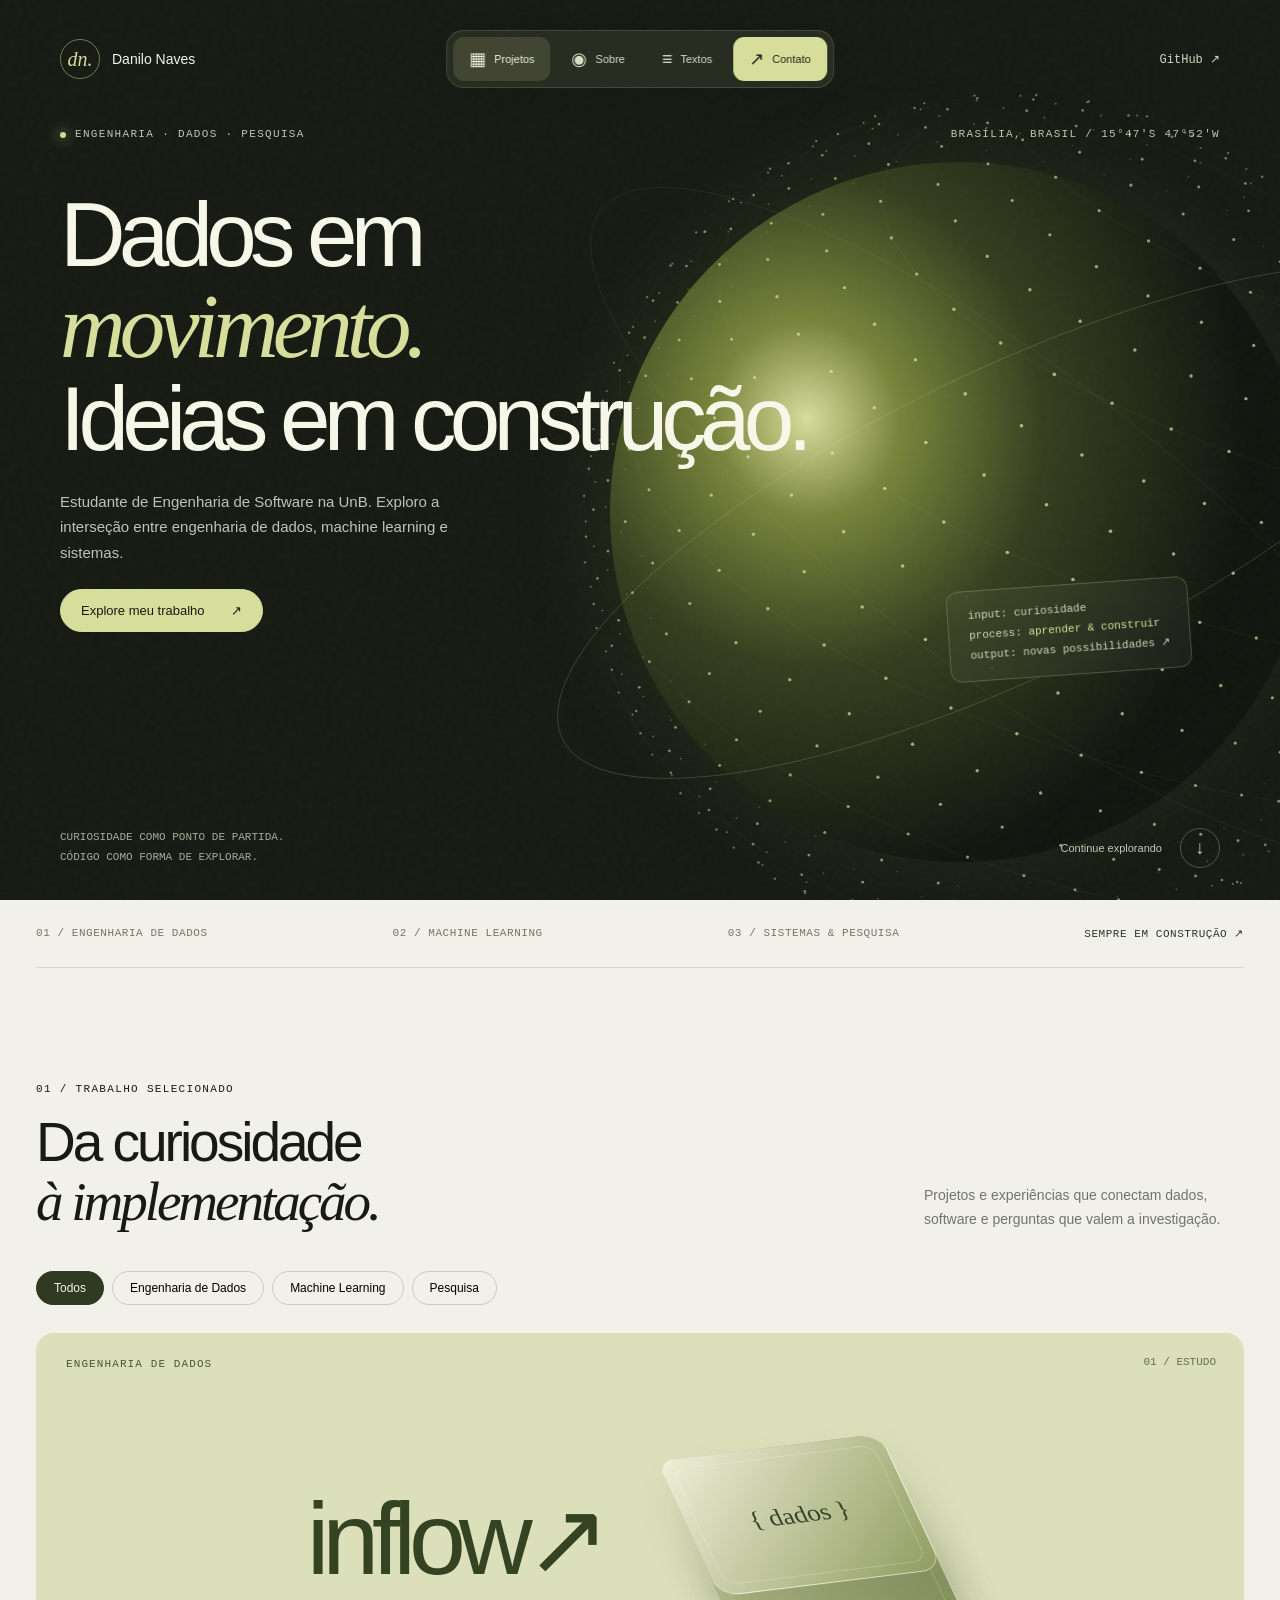
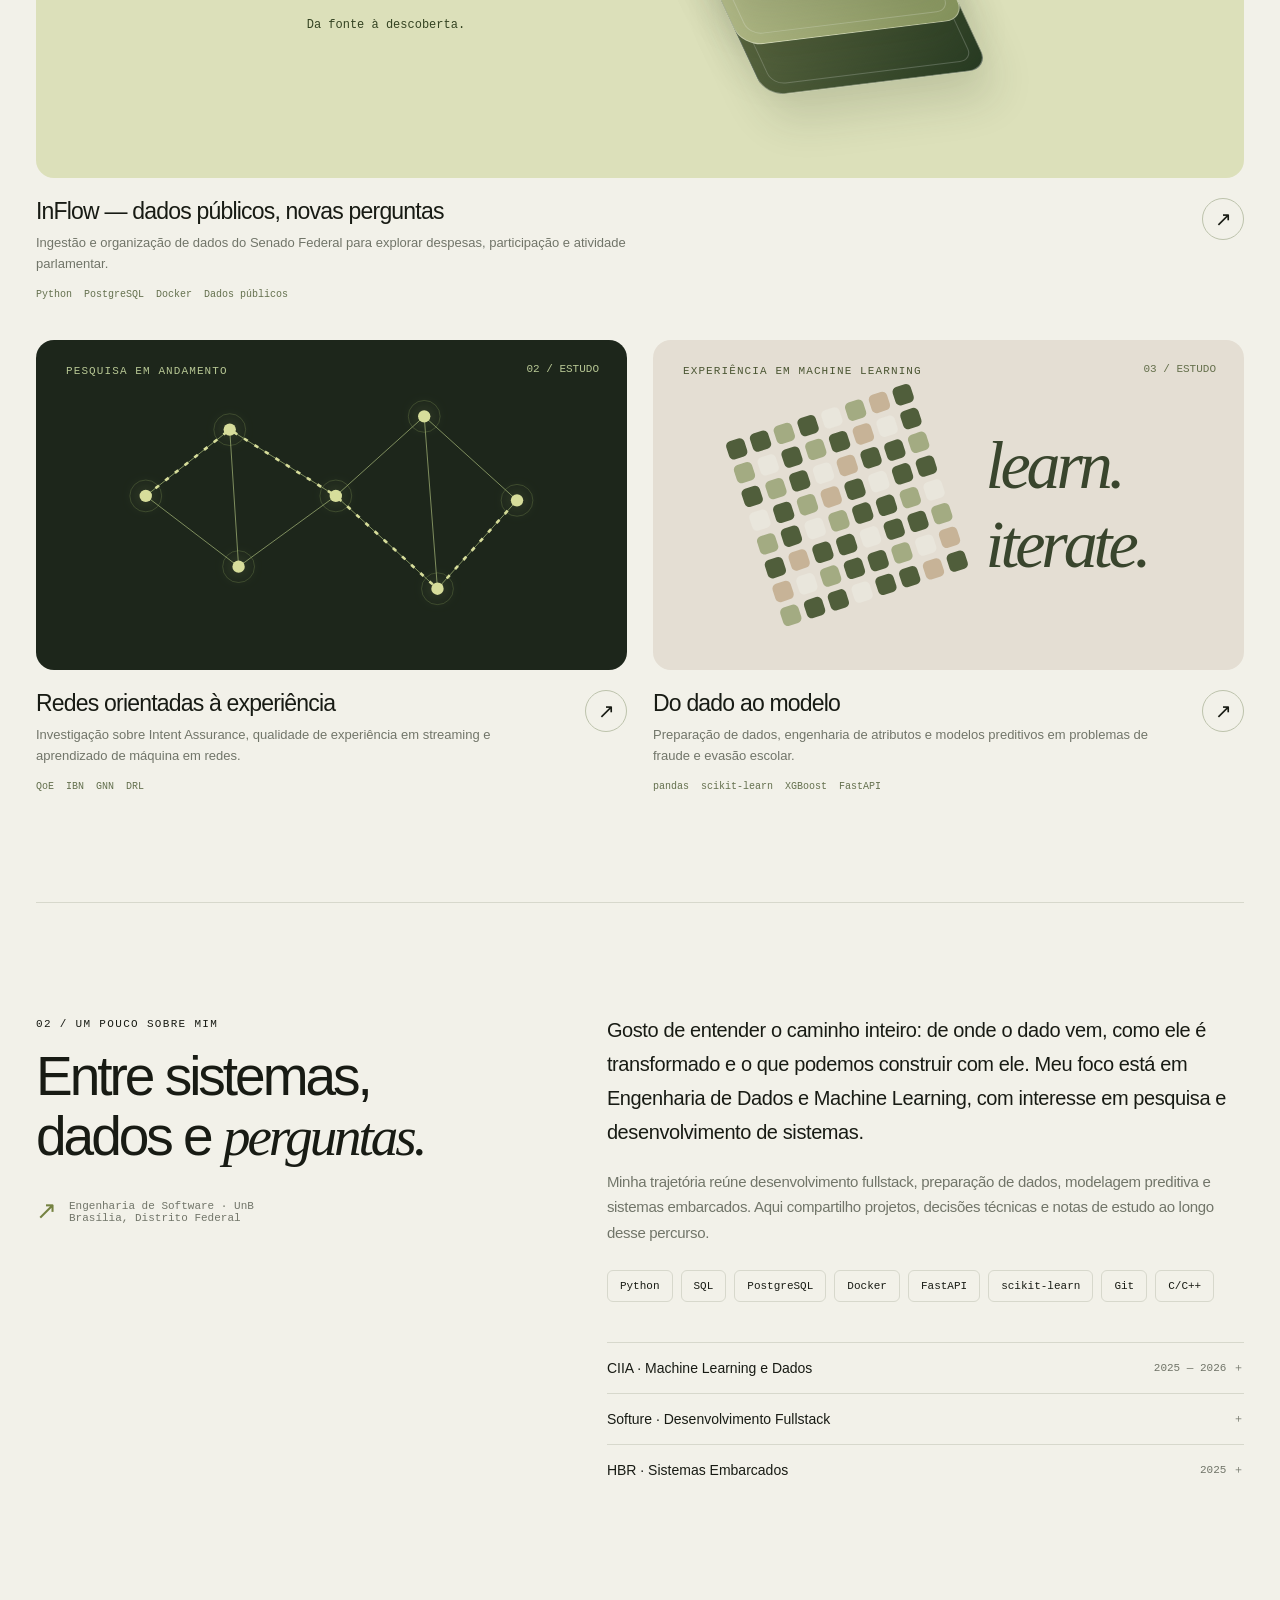
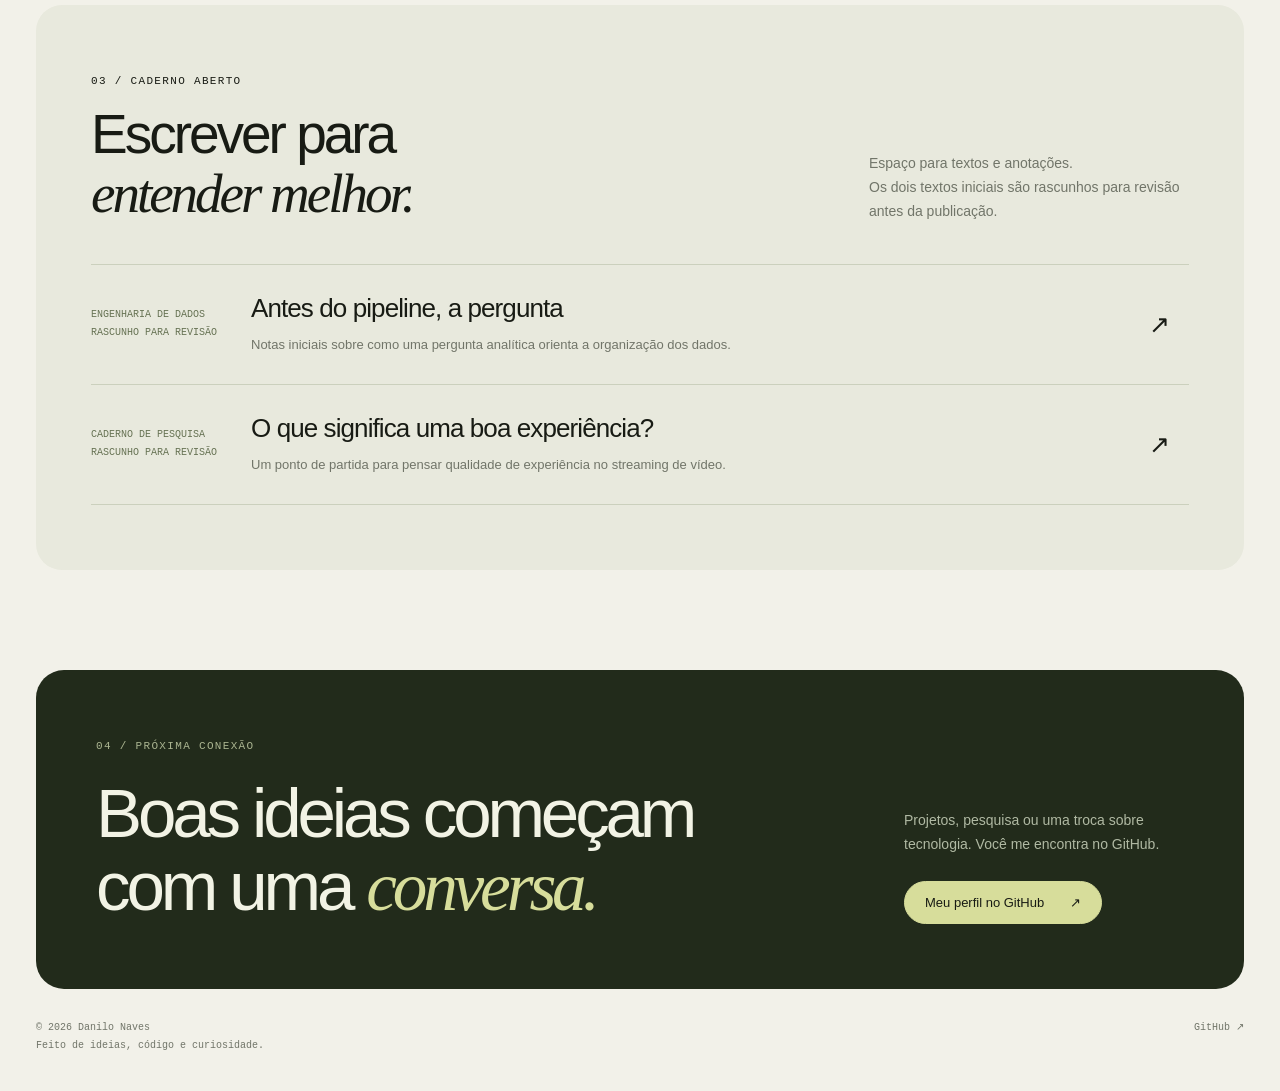
==== index.html @ df53c37a "feat: New portfolio" ====
<!doctype html>
<html lang="pt-BR"><head><meta charset="utf-8"><meta name="viewport" content="width=device-width,initial-scale=1"><meta name="theme-color" content="#222b1b"><meta name="description" content="Estudante de Engenharia de Software na UnB. Exploro a interseção entre engenharia de dados, machine learning e sistemas."><meta property="og:title" content="Danilo Naves — Dados, software e pesquisa"><meta property="og:description" content="Estudante de Engenharia de Software na UnB. Exploro a interseção entre engenharia de dados, machine learning e sistemas."><meta property="og:type" content="website"><title>Danilo Naves — Dados, software e pesquisa</title><link rel="icon" href="./assets/favicon.svg" type="image/svg+xml"><style>@font-face{font-family:Local;src:local('Inter'),local('Arial');font-display:swap}
:root{--ink:#181b14;--olive:#d7dd9b;--muted:#717569;--paper:#f2f1e9;--line:#d7d8cc}*{box-sizing:border-box}html{scroll-behavior:smooth;scroll-padding-top:95px}body{margin:0;background:var(--paper);color:var(--ink);font-family:Local,Arial,sans-serif;-webkit-font-smoothing:antialiased}a{color:inherit;text-decoration:none}button{font:inherit;cursor:pointer}a,button{-webkit-tap-highlight-color:transparent}a:focus-visible,button:focus-visible,summary:focus-visible{outline:3px solid #8b9839;outline-offset:6px}::selection{background:#d7dd9b;color:#171b14}.skip{position:fixed;top:-90px;left:20px;z-index:100;background:var(--olive);padding:16px}.skip:focus{top:12px}.shell{width:min(1380px,calc(100% - 72px));margin:auto}.nav{display:flex;height:100px;align-items:center;justify-content:space-between;gap:25px}.identity{display:flex;align-items:center;gap:13px;font-weight:600;font-size:16px}.monogram{width:40px;height:40px;border:1px solid #aaaDA0;border-radius:50%;display:grid;place-items:center;font-family:Georgia,serif;font-size:20px;font-style:italic}.navlinks{display:flex;gap:32px;align-items:center;font-size:13px}.navlinks a:not(.pill):hover{color:#6a762a}.pill{border:1px solid #c6c8bb;border-radius:40px;display:inline-flex;align-items:center;gap:26px;padding:13px 20px;font-size:13px;transition:background .2s,transform .2s}.pill:hover{background:var(--olive);transform:translateY(-2px)}.pill.dark{background:var(--ink);color:#fff;border-color:var(--ink)}.pill.lime{background:var(--olive);color:var(--ink);border-color:var(--olive)}.hero{position:relative;min-height:760px;height:calc(100svh - 128px);max-height:1050px;background:#151a12;border-radius:30px;overflow:hidden;color:#f6f6e9;isolation:isolate}.hero:after{content:'';position:absolute;inset:0;pointer-events:none;background-image:url("data:image/svg+xml,%3Csvg viewBox='0 0 180 180' xmlns='http://www.w3.org/2000/svg'%3E%3Cfilter id='n'%3E%3CfeTurbulence type='fractalNoise' baseFrequency='.84' numOctaves='3' stitchTiles='stitch'/%3E%3C/filter%3E%3Crect width='100%25' height='100%25' opacity='.1' filter='url(%23n)'/%3E%3C/svg%3E");opacity:.28;z-index:5}.hero-glow{position:absolute;width:700px;height:700px;border-radius:50%;background:radial-gradient(ellipse at 34% 30%,#d7dd9b 0%,#78843a 14%,#343e1e 36%,#10150e 67%);right:-80px;top:145px;box-shadow:-12px -10px 90px #85904822;transform:rotate(-20deg)}#field{position:absolute;width:100%;height:100%;inset:0;opacity:.94}.hero-content{position:relative;z-index:6;padding:50px 60px 35px;display:flex;flex-direction:column;height:100%;min-height:inherit}.eyebrow{font-family:monospace;text-transform:uppercase;letter-spacing:.12em;font-size:11px;line-height:1.6}.hero-top{display:flex;justify-content:space-between;color:#c1c6af}.status{display:flex;align-items:center;gap:9px}.status i{width:6px;height:6px;background:#ceda8d;border-radius:50%;box-shadow:0 0 13px #d7dd9b}.hero h1{font-weight:400;font-size:clamp(64px,7.3vw,112px);letter-spacing:-.075em;line-height:1.01;margin:80px 0 28px;max-width:950px}.hero h1 em{font-family:Georgia,'Times New Roman',serif;font-weight:400;color:var(--olive);letter-spacing:-.065em}.hero-description{font-size:16px;color:#bfc5b4;line-height:1.8;max-width:395px;margin:0 0 30px}.hero-bottom{margin-top:auto;padding-top:75px;display:flex;align-items:flex-end;justify-content:space-between}.hero-meta{font-size:11px;line-height:1.8;color:#a6ad99;font-family:monospace}.scroll-cue{display:flex;align-items:center;gap:18px;font-size:11px;color:#c2c9b6}.scroll-cue span{display:grid;place-items:center;width:40px;height:40px;border:1px solid #515b42;border-radius:50%;font-size:19px}.orbit-label{position:absolute;right:8%;bottom:28%;padding:15px 20px;border:1px solid #b8c78a44;border-radius:12px;background:#ffffff08;backdrop-filter:blur(12px);font:11px/1.8 monospace;color:#ccd4ba;transform:rotate(-4deg);z-index:6}.orbit-label b{font-weight:400;color:var(--olive)}.ticker{display:flex;justify-content:space-between;gap:25px;padding:27px 0;border-bottom:1px solid var(--line);font:11px monospace;color:#737766;letter-spacing:.05em}.ticker span:last-child{color:#2c3624}.section{padding:110px 0}.section-head{display:flex;justify-content:space-between;align-items:flex-end;margin-bottom:40px;gap:24px}.section-head h2,.about h2{font-size:clamp(36px,4.3vw,62px);font-weight:400;line-height:1.08;letter-spacing:-.055em;margin:14px 0 0}.section-head h2 em,.about h2 em{font-family:Georgia,serif;font-weight:400}.section-head p{max-width:320px;font-size:14px;line-height:1.7;color:var(--muted);margin:0}.filters{display:flex;gap:8px;flex-wrap:wrap;margin-bottom:28px}.filter{border:1px solid #c8ccba;border-radius:30px;background:transparent;padding:9px 17px;font-size:12px}.filter[aria-pressed=true]{color:#f3f4e9;background:#303a23;border-color:#303a23}.project-grid{display:grid;grid-template-columns:1fr 1fr;gap:40px 26px}.project:first-child{grid-column:1/-1}.project[hidden]{display:none}.project-visual{position:relative;overflow:hidden;border-radius:18px;height:330px;background:#dedfcb;transition:transform .35s}.project:hover .project-visual{transform:translateY(-4px)}.project:first-child .project-visual{height:445px}.visual-label{position:absolute;left:30px;top:25px;font:11px monospace;text-transform:uppercase;letter-spacing:.1em;color:#4a5532}.visual-index{position:absolute;right:28px;top:23px;font:11px monospace;color:#65704c}.inflow-art{background:#dce0ba;display:flex;justify-content:center;align-items:center;gap:60px}.inflow-word{font-size:clamp(55px,8vw,120px);font-weight:500;letter-spacing:-.07em;color:#344322;z-index:1}.inflow-word small{font:12px monospace;letter-spacing:0;display:block;margin-top:20px}.stack{position:relative;display:flex;align-items:center;justify-content:center;width:310px;height:310px;transform:rotate(-25deg)}.slab{position:absolute;width:215px;height:150px;border-radius:20px;transform:skewY(18deg);box-shadow:0 30px 40px #333e2425;border:1px solid #ffffff55;background:linear-gradient(135deg,#f0eed8,#909d60)}.slab:nth-child(1){top:145px;background:linear-gradient(135deg,#6a754a,#263921)}.slab:nth-child(2){top:90px;background:linear-gradient(135deg,#c9ce9d,#83915b)}.slab:nth-child(3){top:35px;display:grid;place-items:center;font:25px Georgia;color:#354528}.slab:after{content:'';position:absolute;inset:10px;border:1px solid #ffffff35;border-radius:13px}.project-info{display:flex;justify-content:space-between;gap:20px;padding-top:20px}.project-info h3{font-size:23px;letter-spacing:-.035em;font-weight:400;margin:0 0 8px}.project-info p{color:var(--muted);font-size:13px;line-height:1.6;margin:0;max-width:600px}.round-arrow{border:1px solid #bdc3ac;border-radius:50%;height:42px;width:42px;flex:0 0 42px;display:grid;place-items:center;font-size:20px;transition:background .2s}.project:hover .round-arrow{background:var(--olive)}.tags{display:flex;gap:12px;flex-wrap:wrap;font:10px monospace;color:#64704e;margin-top:14px}.network-art{background:#1d261b;display:grid;place-items:center}.network-art .visual-label,.network-art .visual-index{color:#b7c794}.network-art svg{width:80%;height:75%;overflow:visible}.network-art .graph-node{fill:#d7dd9b;filter:drop-shadow(0 0 10px #b8d07b66)}.network-art .link{stroke:#8b9b66;stroke-width:1;fill:none}.network-art .strong{stroke:#d7dd9b;stroke-width:3;stroke-dasharray:5 9}.ml-art{background:#e4ded3;display:flex;align-items:center;justify-content:center}.matrix{display:grid;grid-template-columns:repeat(8,19px);gap:6px;transform:rotate(-18deg)}.matrix i{width:19px;height:19px;border-radius:5px;background:#505e3b}.matrix i:nth-child(3n){background:#a3ab82}.matrix i:nth-child(7n){background:#c7b397}.matrix i:nth-child(5n){background:#e9e6dc}.ml-title{font:italic 68px Georgia;color:#39452d;letter-spacing:-.06em;margin-left:42px}.about{border-top:1px solid var(--line);display:grid;grid-template-columns:.85fr 1.15fr;gap:100px}.about-copy>p{font-size:20px;line-height:1.7;margin-top:0;letter-spacing:-.02em}.about-copy>p+p{font-size:15px;color:var(--muted)}.skills{display:flex;gap:8px;flex-wrap:wrap;margin-top:25px}.skills span{font:11px monospace;border:1px solid var(--line);border-radius:6px;padding:9px 12px}.about-caption{display:flex;align-items:center;gap:12px;margin-top:30px;font:11px monospace;color:var(--muted)}.about-caption:before{content:'↗';font-size:25px;color:#758241}.experiences{margin-top:40px}.experiences details{border-top:1px solid var(--line);padding:17px 0;font-size:14px}.experiences summary{cursor:pointer;display:flex;justify-content:space-between;gap:15px;list-style:none}.experiences summary::-webkit-details-marker{display:none}.experiences summary span{font:11px monospace;color:var(--muted)}.experiences details p{font-size:14px;line-height:1.7;color:var(--muted)}.notes-section{background:#e8e9dd;border-radius:26px;padding:65px 55px;margin-bottom:100px}.note{display:grid;grid-template-columns:135px 1fr 40px;gap:25px;align-items:center;border-top:1px solid #cbd0bd;padding:28px 0}.note:last-child{border-bottom:1px solid #cbd0bd}.note:hover h3{color:#64732d}.note-meta{font:10px/1.8 monospace;color:#667253}.note h3{font-size:26px;font-weight:400;letter-spacing:-.035em;margin:0 0 10px}.note p{font-size:13px;color:var(--muted);margin:0;line-height:1.7}.note>span{font-size:25px}.contact{background:#222b1b;border-radius:28px;color:#f2f3e5;padding:65px 60px;display:flex;justify-content:space-between;gap:40px;align-items:flex-end}.contact .eyebrow{color:#abb591}.contact h2{font:400 clamp(40px,5.4vw,78px)/1.05 Local,Arial,sans-serif;letter-spacing:-.06em;margin:22px 0 0}.contact h2 em{font-family:Georgia,serif;color:var(--olive);font-weight:400}.contact p{font-size:14px;line-height:1.7;color:#b0b9a3;max-width:280px}.contact .pill{margin-top:10px}footer{display:flex;justify-content:space-between;gap:20px;padding:30px 0 38px;color:var(--muted);font:10px/1.8 monospace}.article-wrap{max-width:790px;margin:50px auto 120px}.back{display:inline-block;font:12px monospace;color:#627242;margin-bottom:50px}.article-wrap h1{font-size:clamp(42px,6vw,76px);line-height:1.05;letter-spacing:-.06em;font-weight:400;margin:20px 0 30px}.article-wrap .lead{font-size:21px;line-height:1.7;color:#606850;border-bottom:1px solid var(--line);padding-bottom:35px;margin-bottom:45px}.prose{font-size:17px;line-height:1.9}.prose h2{font-size:28px;font-weight:400;letter-spacing:-.03em;margin-top:40px;line-height:1.3}.prose p{margin:20px 0}.prose ul{padding-left:24px}.prose a{border-bottom:1px solid #87945e}.prose code{background:#e3e6d6;padding:2px 6px;border-radius:4px;font-size:.85em}.article-end{margin-top:50px;padding-top:30px;border-top:1px solid var(--line)}.noscript{font:11px monospace;color:#cbd3bb;position:absolute;bottom:20px;left:30px} @media(min-width:1600px){.hero h1{font-size:118px}}@media(max-width:900px){.shell{width:calc(100% - 40px)}.nav{height:82px}.navlinks{gap:20px}.hero{min-height:710px;height:auto}.hero-content{padding:35px;min-height:710px}.hero h1{font-size:76px;margin-top:75px}.hero-glow{right:-350px;top:210px}.orbit-label{display:none}.section{padding:80px 0}.about{gap:45px}.inflow-art{gap:15px}.stack{width:250px}.notes-section{padding:45px 30px}.contact{padding:45px 35px}.ml-title{font-size:45px;margin-left:25px}.matrix{grid-template-columns:repeat(8,13px);gap:4px}.matrix i{width:13px;height:13px}}@media(max-width:600px){.shell{width:calc(100% - 28px)}.nav{height:80px}.identity{font-size:13px;gap:8px}.monogram{width:32px;height:32px;font-size:17px}.navlinks{gap:15px;font-size:11px}.navlinks .pill{display:none}.hero{border-radius:20px;min-height:720px}.hero-content{padding:26px 24px;min-height:720px}.hero-top{font-size:9px}.hero-top>span:last-child{display:none}.hero h1{font-size:58px;margin:66px 0 25px;letter-spacing:-.07em}.hero-description{font-size:14px;max-width:270px}.hero-glow{width:450px;height:450px;right:-220px;top:300px}.hero-bottom{padding-top:60px}.hero-meta{font-size:9px}.scroll-cue{font-size:0;gap:0}.ticker{font-size:9px;padding:21px 2px;gap:12px;flex-wrap:wrap}.ticker span:nth-child(3){display:none}.section{padding:65px 0}.section-head{display:block}.section-head p{margin-top:20px}.section-head h2,.about h2{font-size:40px}.project-grid{grid-template-columns:1fr;gap:35px}.project:first-child{grid-column:auto}.project .project-visual,.project:first-child .project-visual{height:285px}.visual-label{left:20px;top:20px;font-size:9px}.visual-index{right:20px;top:20px}.inflow-art{gap:0}.inflow-word{font-size:52px;margin-left:20px}.inflow-word small{font-size:9px;max-width:90px;line-height:1.7}.stack{width:175px;height:230px;transform:rotate(-25deg) scale(.75);flex-shrink:0}.slab{width:165px;height:115px}.slab:nth-child(1){top:115px}.slab:nth-child(2){top:70px}.slab:nth-child(3){top:25px}.project-info h3{font-size:21px}.project-info p{font-size:12px}.about{grid-template-columns:1fr;gap:30px}.about-copy>p{font-size:19px}.about-caption{margin-top:20px}.notes-section{padding:35px 24px;margin-bottom:65px;border-radius:20px}.note{grid-template-columns:1fr 24px;gap:12px;padding:23px 0}.note-meta{grid-column:1/-1}.note h3{font-size:23px;line-height:1.2}.contact{padding:35px 26px;display:block;border-radius:20px}.contact h2{font-size:49px}.contact p{margin-top:25px}.contact .pill{margin-top:8px}footer{font-size:9px}.article-wrap{margin:30px 12px 70px}.article-wrap h1{font-size:46px}.article-wrap .lead{font-size:18px}.prose{font-size:16px}.experiences summary{line-height:1.6}.experiences summary span{white-space:nowrap;font-size:9px}}@media(prefers-reduced-motion:reduce){html{scroll-behavior:auto}*,*:before,*:after{transition:none!important;animation:none!important}}

/* Abertura imersiva: controles integrados à própria composição. */
body{overflow-x:clip}.hero{width:100vw;margin-left:calc(50% - 50vw);height:100svh;min-height:0;max-height:none;border:0;border-radius:0}.hero-content{width:min(1500px,100%);margin:auto;padding:28px 60px 32px;height:100%;min-height:0}.hero-navigation{position:relative;display:flex;justify-content:space-between;align-items:center;gap:24px;min-height:62px;margin-bottom:36px}.hero-brand{display:flex;align-items:center;gap:12px;font-size:14px;color:#f1f3e4}.hero-brand .monogram{border-color:#707b58;color:#d7dd9b}.hero-github{font:12px monospace;color:#d0d7be}.hero-github:hover{color:#fff}.card-nav{display:flex;align-items:center;gap:5px;position:absolute;left:50%;transform:translateX(-50%);padding:6px;border:1px solid #cadba52b;border-radius:17px;background:#d4e1af16;box-shadow:0 8px 30px #00000015;backdrop-filter:blur(16px)}.card-nav a{display:flex;align-items:center;gap:8px;padding:13px 16px;border-radius:11px;color:#d8dfc8;font-size:11px;transition:background .2s,color .2s}.card-nav a>span:first-child{font-size:18px;line-height:1}.card-nav a:hover,.card-nav a:focus-visible{background:#d7dd9b29;color:#fff}.card-nav a:first-child{background:#d7dd9b24;color:#eef3dc}.card-nav .nav-contact{background:#d7dd9b;color:#202918}.card-nav .nav-contact:hover{background:#e7edbc;color:#202918}.hero h1{font-size:clamp(52px,min(7.1vw,10.8svh),112px);margin:clamp(22px,5svh,65px) 0 24px}.hero-description{font-size:15px;line-height:1.7;margin-bottom:24px}.hero-bottom{padding-top:26px}.hero-glow{top:18%;right:-30px}.orbit-label{right:7%;bottom:25%}.hero:has(.hero-navigation)~.ticker{margin-top:0}
@media(min-width:1600px){.hero h1{font-size:min(118px,11svh)}}
@media(max-width:900px){.hero-content{padding:22px 32px 28px}.hero-brand>span:last-child{display:none}.hero-navigation{margin-bottom:28px}.hero h1{font-size:clamp(52px,min(8.8vw,10svh),86px)}.card-nav a{padding:12px}.hero-glow{right:-240px}.hero-top>span:last-child{font-size:9px}}
@media(max-width:600px){.hero{height:100svh;min-height:0;border-radius:0}.hero-content{padding:18px 24px 24px;min-height:0}.hero-navigation{min-height:51px;gap:14px;margin-bottom:26px}.hero-brand .monogram{width:30px;height:30px;font-size:16px}.hero-github{display:none}.card-nav{position:static;transform:none;margin-left:auto;gap:2px;padding:4px;border-radius:13px}.card-nav a{flex-direction:column;gap:5px;font-size:8px;padding:8px 10px;border-radius:9px}.card-nav a>span:first-child{font-size:16px}.hero h1{font-size:clamp(38px,min(11vw,8.5svh),64px);margin:clamp(23px,5svh,46px) 0 22px}.hero-description{font-size:13px;line-height:1.7;max-width:280px;margin-bottom:22px}.hero-bottom{padding-top:22px}.hero-glow{top:35%;right:-220px}.hero-top{font-size:8px}.hero-top>span:last-child{display:none}.hero-meta{font-size:8px}.scroll-cue span{width:34px;height:34px}.hero .pill{padding:12px 17px;font-size:12px}}
@media(max-height:600px) and (min-width:601px){.hero-content{padding-top:12px;padding-bottom:15px}.hero-navigation{min-height:46px;margin-bottom:12px}.card-nav a{padding:8px 12px}.hero h1{font-size:clamp(35px,8svh,52px);margin:12px 0}.hero-description{max-width:480px;font-size:12px;margin-bottom:12px}.hero-bottom{padding-top:12px}.hero-meta{font-size:8px}.hero .pill{padding:9px 16px}.hero-top{font-size:9px}}
</style></head><body>
<a class="skip" href="#principal">Pular para o conteúdo</a><div class="shell">

<main id="principal">
<section class="hero" aria-labelledby="titulo"><div class="hero-glow" aria-hidden="true"></div><canvas id="field" aria-hidden="true"></canvas><div class="hero-content"><div class="hero-navigation"><a class="hero-brand" href="./index.html" aria-label="Danilo Naves — início"><span class="monogram" aria-hidden="true">dn.</span><span>Danilo Naves</span></a><nav class="card-nav" aria-label="Navegação principal"><a href="#projetos"><span aria-hidden="true">▦</span><span>Projetos</span></a><a href="#sobre"><span aria-hidden="true">◉</span><span>Sobre</span></a><a href="#textos"><span aria-hidden="true">≡</span><span>Textos</span></a><a href="#contato" class="nav-contact"><span aria-hidden="true">↗</span><span>Contato</span></a></nav><a class="hero-github" href="https://github.com/DaniloNavesS" target="_blank" rel="noopener noreferrer">GitHub ↗</a></div><div class="hero-top eyebrow"><span class="status"><i aria-hidden="true"></i> Engenharia · Dados · Pesquisa</span><span>Brasília, Brasil / 15°47′S 47°52′W</span></div><h1 id="titulo">Dados em<br><em>movimento.</em><br>Ideias em construção.</h1><p class="hero-description">Estudante de Engenharia de Software na UnB. Exploro a interseção entre engenharia de dados, machine learning e sistemas.</p><div><a class="pill lime" href="#projetos">Explore meu trabalho <span aria-hidden="true">↗</span></a></div><div class="hero-bottom"><span class="hero-meta">CURIOSIDADE COMO PONTO DE PARTIDA.<br>CÓDIGO COMO FORMA DE EXPLORAR.</span><a class="scroll-cue" href="#projetos">Continue explorando <span aria-hidden="true">↓</span></a></div></div><div class="orbit-label" aria-hidden="true">input: curiosidade<br>process: <b>aprender & construir</b><br>output: novas possibilidades ↗</div></section>
<div class="ticker" aria-hidden="true"><span>01 / ENGENHARIA DE DADOS</span><span>02 / MACHINE LEARNING</span><span>03 / SISTEMAS & PESQUISA</span><span>SEMPRE EM CONSTRUÇÃO ↗</span></div>
<section class="section" id="projetos"><div class="section-head"><div><span class="eyebrow">01 / Trabalho selecionado</span><h2>Da curiosidade<br><em>à implementação.</em></h2></div><p>Projetos e experiências que conectam dados, software e perguntas que valem a investigação.</p></div><div class="filters" role="group" aria-label="Filtrar projetos"><button class="filter" data-filter="todos" aria-pressed="true">Todos</button><button class="filter" data-filter="dados" aria-pressed="false">Engenharia de Dados</button><button class="filter" data-filter="ml" aria-pressed="false">Machine Learning</button><button class="filter" data-filter="pesquisa" aria-pressed="false">Pesquisa</button></div><div class="project-grid"><a class="project" data-category="dados" href="./textos/inflow.html"><div class="project-visual inflow-art"><span class="visual-label">Engenharia de Dados</span><span class="visual-index">01 / ESTUDO</span><div class="inflow-word">inflow<span aria-hidden="true">↗</span><small>Da fonte à descoberta.</small></div><div class="stack" aria-hidden="true"><div class="slab"></div><div class="slab"></div><div class="slab">{ dados }</div></div></div><div class="project-info"><div><h3>InFlow — dados públicos, novas perguntas</h3><p>Ingestão e organização de dados do Senado Federal para explorar despesas, participação e atividade parlamentar.</p><div class="tags"><span>Python</span><span>PostgreSQL</span><span>Docker</span><span>Dados públicos</span></div></div><span class="round-arrow" aria-hidden="true">↗</span></div></a><a class="project" data-category="pesquisa" href="./textos/intent-assurance.html"><div class="project-visual network-art"><span class="visual-label">Pesquisa em andamento</span><span class="visual-index">02 / ESTUDO</span><svg viewBox="0 0 500 280" aria-hidden="true"><path class="link" d="M40 130L135 55"/><path class="link" d="M40 130L145 210"/><path class="link" d="M135 55L145 210"/><path class="link" d="M135 55L255 130"/><path class="link" d="M145 210L255 130"/><path class="link" d="M255 130L355 40"/><path class="link" d="M255 130L370 235"/><path class="link" d="M355 40L460 135"/><path class="link" d="M370 235L460 135"/><path class="link" d="M355 40L370 235"/><path class="link strong" d="M40 130L135 55L255 130L370 235L460 135"/><circle class="graph-node" cx="40" cy="130" r="7"/><circle cx="40" cy="130" r="18" fill="none" stroke="#aabd6e" stroke-opacity=".25"/><circle class="graph-node" cx="135" cy="55" r="7"/><circle cx="135" cy="55" r="18" fill="none" stroke="#aabd6e" stroke-opacity=".25"/><circle class="graph-node" cx="145" cy="210" r="7"/><circle cx="145" cy="210" r="18" fill="none" stroke="#aabd6e" stroke-opacity=".25"/><circle class="graph-node" cx="255" cy="130" r="7"/><circle cx="255" cy="130" r="18" fill="none" stroke="#aabd6e" stroke-opacity=".25"/><circle class="graph-node" cx="355" cy="40" r="7"/><circle cx="355" cy="40" r="18" fill="none" stroke="#aabd6e" stroke-opacity=".25"/><circle class="graph-node" cx="370" cy="235" r="7"/><circle cx="370" cy="235" r="18" fill="none" stroke="#aabd6e" stroke-opacity=".25"/><circle class="graph-node" cx="460" cy="135" r="7"/><circle cx="460" cy="135" r="18" fill="none" stroke="#aabd6e" stroke-opacity=".25"/></svg></div><div class="project-info"><div><h3>Redes orientadas à experiência</h3><p>Investigação sobre Intent Assurance, qualidade de experiência em streaming e aprendizado de máquina em redes.</p><div class="tags"><span>QoE</span><span>IBN</span><span>GNN</span><span>DRL</span></div></div><span class="round-arrow" aria-hidden="true">↗</span></div></a><a class="project" data-category="ml" href="./textos/machine-learning.html"><div class="project-visual ml-art"><span class="visual-label">Experiência em Machine Learning</span><span class="visual-index">03 / ESTUDO</span><div class="matrix" aria-hidden="true"><i></i><i></i><i></i><i></i><i></i><i></i><i></i><i></i><i></i><i></i><i></i><i></i><i></i><i></i><i></i><i></i><i></i><i></i><i></i><i></i><i></i><i></i><i></i><i></i><i></i><i></i><i></i><i></i><i></i><i></i><i></i><i></i><i></i><i></i><i></i><i></i><i></i><i></i><i></i><i></i><i></i><i></i><i></i><i></i><i></i><i></i><i></i><i></i><i></i><i></i><i></i><i></i><i></i><i></i><i></i><i></i><i></i><i></i><i></i><i></i><i></i><i></i><i></i><i></i></div><div class="ml-title" aria-hidden="true">learn.<br>iterate.</div></div><div class="project-info"><div><h3>Do dado ao modelo</h3><p>Preparação de dados, engenharia de atributos e modelos preditivos em problemas de fraude e evasão escolar.</p><div class="tags"><span>pandas</span><span>scikit-learn</span><span>XGBoost</span><span>FastAPI</span></div></div><span class="round-arrow" aria-hidden="true">↗</span></div></a></div></section>
<section class="section about" id="sobre"><div><span class="eyebrow">02 / Um pouco sobre mim</span><h2>Entre sistemas,<br>dados e <em>perguntas.</em></h2><div class="about-caption">Engenharia de Software · UnB<br>Brasília, Distrito Federal</div></div><div class="about-copy"><p>Gosto de entender o caminho inteiro: de onde o dado vem, como ele é transformado e o que podemos construir com ele. Meu foco está em Engenharia de Dados e Machine Learning, com interesse em pesquisa e desenvolvimento de sistemas.</p><p>Minha trajetória reúne desenvolvimento fullstack, preparação de dados, modelagem preditiva e sistemas embarcados. Aqui compartilho projetos, decisões técnicas e notas de estudo ao longo desse percurso.</p><div class="skills" aria-label="Tecnologias"><span>Python</span><span>SQL</span><span>PostgreSQL</span><span>Docker</span><span>FastAPI</span><span>scikit-learn</span><span>Git</span><span>C/C++</span></div><div class="experiences"><details><summary>CIIA · Machine Learning e Dados <span>2025 — 2026 ＋</span></summary><p>Preparação e limpeza de dados, engenharia de atributos, tratamento de desbalanceamento, modelos preditivos e APIs com FastAPI.</p></details><details><summary>Softure · Desenvolvimento Fullstack <span>＋</span></summary><p>Desenvolvimento com Java, Laravel e JavaScript, integração com PostgreSQL e atendimento a necessidades de profissionais da saúde.</p></details><details><summary>HBR · Sistemas Embarcados <span>2025 ＋</span></summary><p>Atividades com C/C++, comunicação UART e MQTT e sistemas de tempo real.</p></details></div></div></section>
<section class="notes-section" id="textos"><div class="section-head"><div><span class="eyebrow">03 / Caderno aberto</span><h2>Escrever para<br><em>entender melhor.</em></h2></div><p>Espaço para textos e anotações.<br>Os dois textos iniciais são rascunhos para revisão antes da publicação.</p></div><a class="note" href="./textos/dados-e-perguntas.html"><div class="note-meta">ENGENHARIA DE DADOS<br>RASCUNHO PARA REVISÃO</div><div><h3>Antes do pipeline, a pergunta</h3><p>Notas iniciais sobre como uma pergunta analítica orienta a organização dos dados.</p></div><span aria-hidden="true">↗</span></a><a class="note" href="./textos/pesquisa-qoe.html"><div class="note-meta">CADERNO DE PESQUISA<br>RASCUNHO PARA REVISÃO</div><div><h3>O que significa uma boa experiência?</h3><p>Um ponto de partida para pensar qualidade de experiência no streaming de vídeo.</p></div><span aria-hidden="true">↗</span></a></section>
<section class="contact" id="contato"><div><span class="eyebrow">04 / Próxima conexão</span><h2>Boas ideias começam<br>com uma <em>conversa.</em></h2></div><div><p>Projetos, pesquisa ou uma troca sobre tecnologia. Você me encontra no GitHub.</p><a class="pill lime" href="https://github.com/DaniloNavesS" target="_blank" rel="noopener noreferrer">Meu perfil no GitHub <span aria-hidden="true">↗</span></a></div></section></main>
<footer><span>© 2026 Danilo Naves<br>Feito de ideias, código e curiosidade.</span><a href="https://github.com/DaniloNavesS" target="_blank" rel="noopener noreferrer">GitHub ↗</a></footer></div><script>/* Interface sem dependências. O canvas é decorativo e respeita movimento reduzido. */
const filterButtons = document.querySelectorAll('[data-filter]');
filterButtons.forEach(button => button.addEventListener('click', () => {
  filterButtons.forEach(b => b.setAttribute('aria-pressed', String(b === button)));
  document.querySelectorAll('[data-category]').forEach(card => {
    card.hidden = button.dataset.filter !== 'todos' && card.dataset.category !== button.dataset.filter;
  });
}));
const canvas = document.getElementById('field');
if (canvas) {
 const ctx = canvas.getContext('2d');
 if (ctx) {
  const motion = matchMedia('(prefers-reduced-motion: reduce)');
  let width = 0, height = 0, frame = 0, visible = true, time = 0;
  const points = Array.from({length: 760}, (_, i) => {
   const y = 1 - 2 * (i + .5) / 760, r = Math.sqrt(1-y*y), a = i * 2.3999632297;
   return {x: Math.cos(a)*r, y, z: Math.sin(a)*r};
  });
  function resize() {
   const box = canvas.getBoundingClientRect(), dpr = Math.min(devicePixelRatio || 1, 2);
   width = box.width; height = box.height;
   canvas.width = width*dpr; canvas.height = height*dpr;
   ctx.setTransform(dpr,0,0,dpr,0,0); draw();
  }
  function draw() {
   ctx.clearRect(0,0,width,height);
   const mobile = width<600, radius = mobile ? width*.7 : Math.min(width*.33, height*.53);
   const cx = width*(mobile?.94:.79), cy = height*(mobile?.7:.58);
   const a=time*.00012, b=-.32;
   const projected=points.map(p=>{
    const x=p.x*Math.cos(a)-p.z*Math.sin(a), z=p.x*Math.sin(a)+p.z*Math.cos(a);
    const y=p.y*Math.cos(b)-z*Math.sin(b), zz=p.y*Math.sin(b)+z*Math.cos(b);
    const k=2.8/(2.8-zz*.45);
    return {x:cx+x*radius*k,y:cy+y*radius*k,z:zz};
   });
   projected.forEach((p,i)=>{
    if(p.z<-.42)return;
    const alpha=(p.z+1)/2;
    if(i%3===0){const q=projected[(i+21)%points.length];if(q.z>0&&Math.hypot(p.x-q.x,p.y-q.y)<radius*.25){ctx.strokeStyle=`rgba(199,216,137,${alpha*.14})`;ctx.lineWidth=.5;ctx.beginPath();ctx.moveTo(p.x,p.y);ctx.lineTo(q.x,q.y);ctx.stroke();}}
    ctx.fillStyle=`rgba(222,235,175,${alpha*.75})`;ctx.beginPath();ctx.arc(p.x,p.y,alpha*1.5+.3,0,Math.PI*2);ctx.fill();
   });
   ctx.strokeStyle='rgba(206,221,153,.3)';ctx.lineWidth=.7;
   ctx.beginPath();ctx.ellipse(cx,cy,radius*1.18,radius*.36,-.45,0,Math.PI*2);ctx.stroke();
   ctx.strokeStyle='rgba(206,221,153,.12)';ctx.beginPath();ctx.ellipse(cx,cy,radius*1.22,radius*.36,.65,0,Math.PI*2);ctx.stroke();
  }
  function tick(t){frame=0;time=t;draw();if(visible&&!document.hidden&&!motion.matches)frame=requestAnimationFrame(tick);}
  function start(){if(!frame&&visible&&!document.hidden&&!motion.matches)frame=requestAnimationFrame(tick);else draw();}
  new ResizeObserver(resize).observe(canvas);
  new IntersectionObserver(entries=>{visible=entries[0].isIntersecting;if(!visible&&frame){cancelAnimationFrame(frame);frame=0;}else start();}).observe(canvas);
  document.addEventListener('visibilitychange',()=>{if(document.hidden&&frame){cancelAnimationFrame(frame);frame=0;}else start();});
  motion.addEventListener('change',()=>{if(motion.matches&&frame){cancelAnimationFrame(frame);frame=0;}start();});
  resize(); start();
 }
}
</script></body></html>
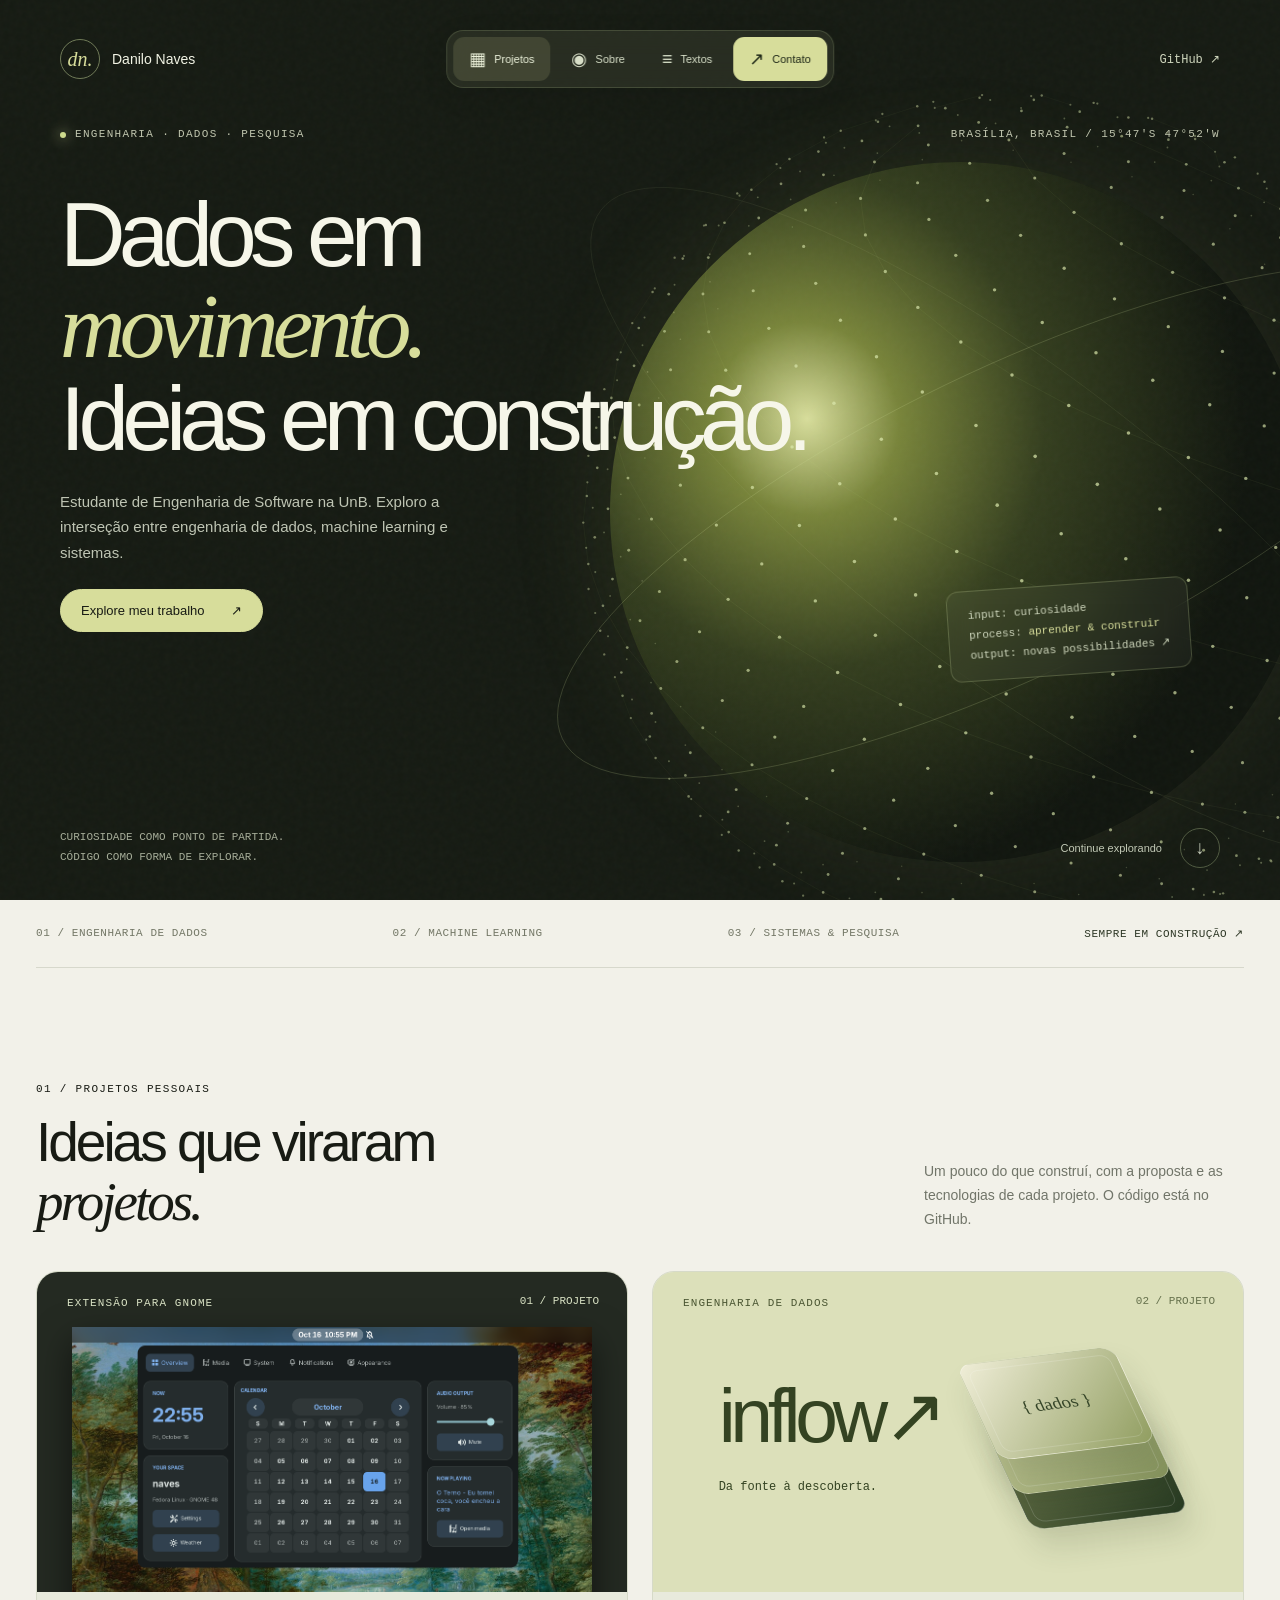
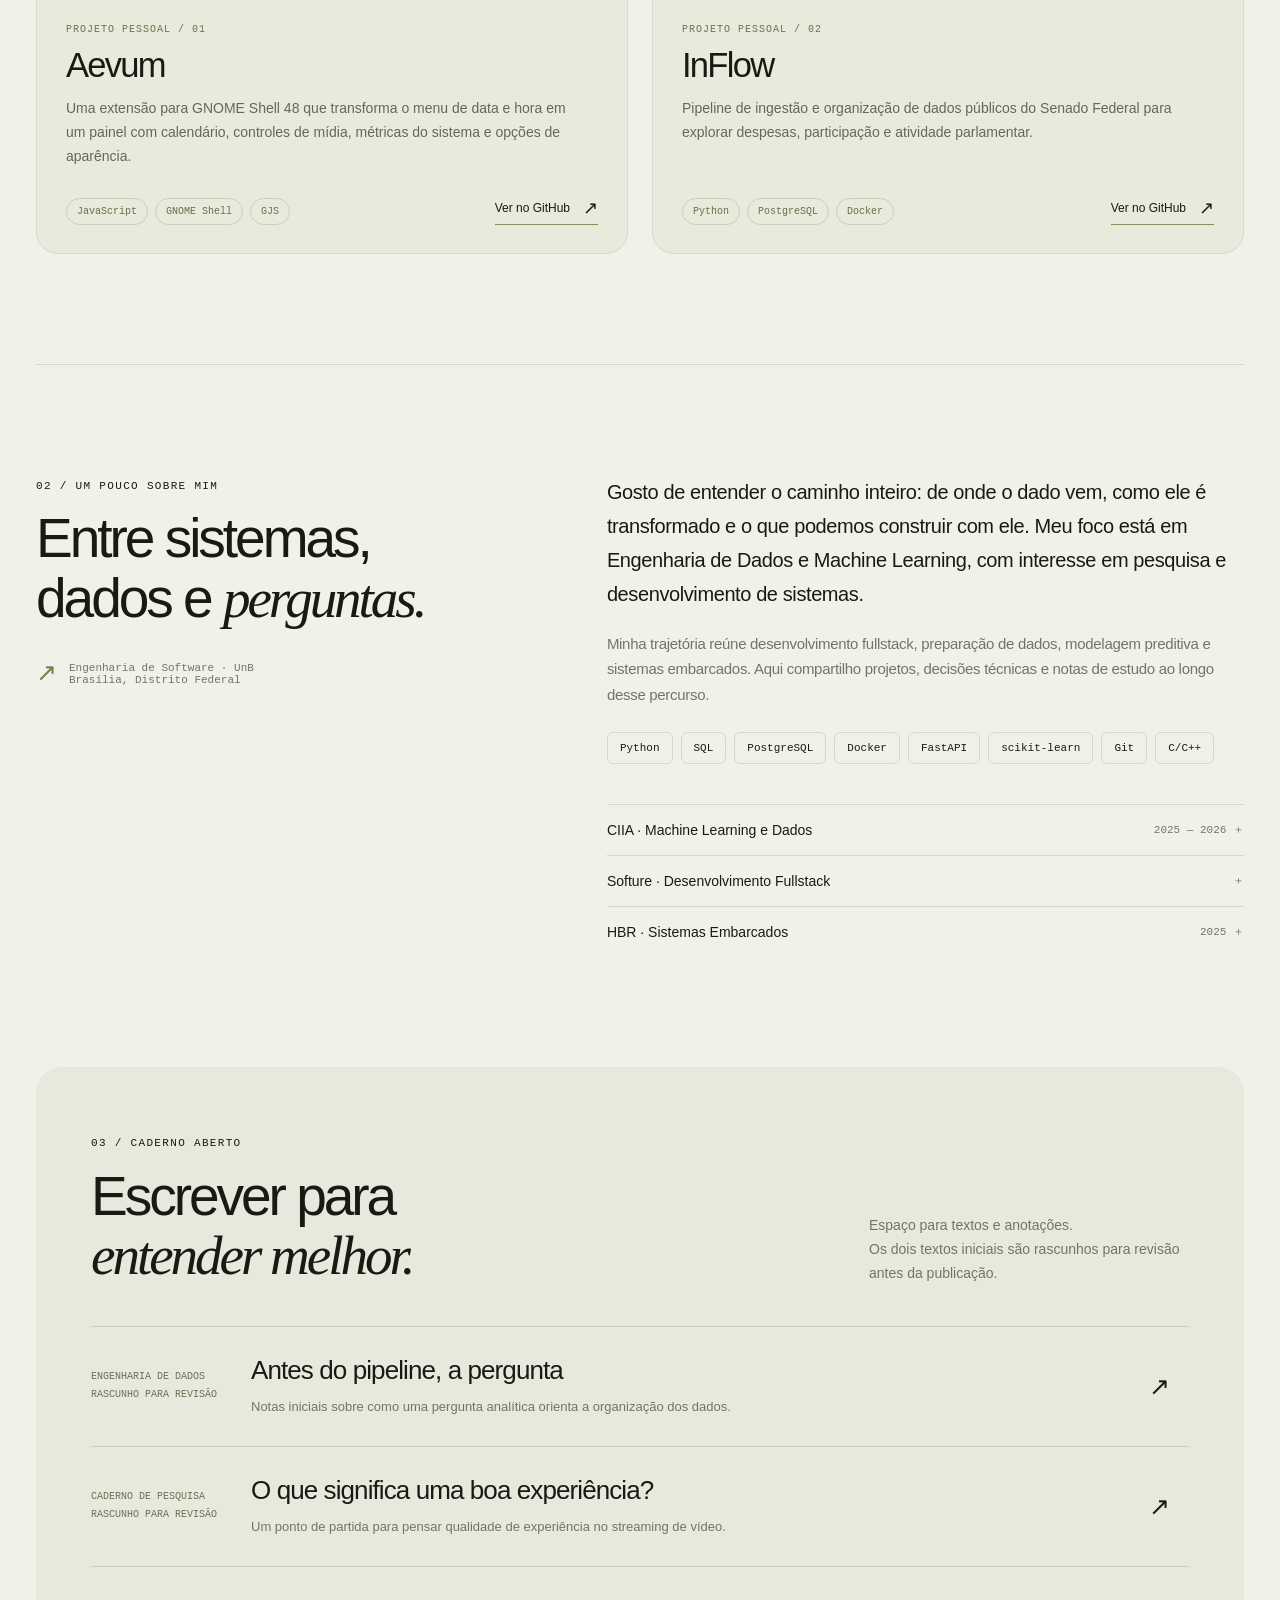
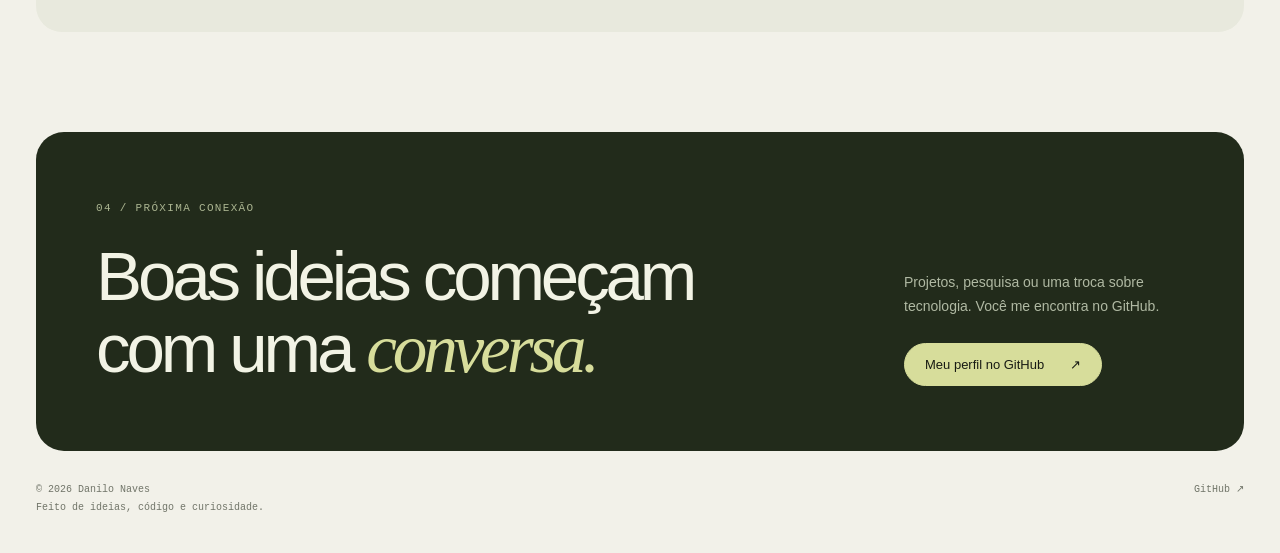
==== commit 14dcb6b0: "feat: aevum" ====
--- a/index.html
+++ b/index.html
@@ -8,24 +8,42 @@
 @media(max-width:900px){.hero-content{padding:22px 32px 28px}.hero-brand>span:last-child{display:none}.hero-navigation{margin-bottom:28px}.hero h1{font-size:clamp(52px,min(8.8vw,10svh),86px)}.card-nav a{padding:12px}.hero-glow{right:-240px}.hero-top>span:last-child{font-size:9px}}
 @media(max-width:600px){.hero{height:100svh;min-height:0;border-radius:0}.hero-content{padding:18px 24px 24px;min-height:0}.hero-navigation{min-height:51px;gap:14px;margin-bottom:26px}.hero-brand .monogram{width:30px;height:30px;font-size:16px}.hero-github{display:none}.card-nav{position:static;transform:none;margin-left:auto;gap:2px;padding:4px;border-radius:13px}.card-nav a{flex-direction:column;gap:5px;font-size:8px;padding:8px 10px;border-radius:9px}.card-nav a>span:first-child{font-size:16px}.hero h1{font-size:clamp(38px,min(11vw,8.5svh),64px);margin:clamp(23px,5svh,46px) 0 22px}.hero-description{font-size:13px;line-height:1.7;max-width:280px;margin-bottom:22px}.hero-bottom{padding-top:22px}.hero-glow{top:35%;right:-220px}.hero-top{font-size:8px}.hero-top>span:last-child{display:none}.hero-meta{font-size:8px}.scroll-cue span{width:34px;height:34px}.hero .pill{padding:12px 17px;font-size:12px}}
 @media(max-height:600px) and (min-width:601px){.hero-content{padding-top:12px;padding-bottom:15px}.hero-navigation{min-height:46px;margin-bottom:12px}.card-nav a{padding:8px 12px}.hero h1{font-size:clamp(35px,8svh,52px);margin:12px 0}.hero-description{max-width:480px;font-size:12px;margin-bottom:12px}.hero-bottom{padding-top:12px}.hero-meta{font-size:8px}.hero .pill{padding:9px 16px}.hero-top{font-size:9px}}
+
+/* Cards de projetos pessoais na página inicial. */
+.project-grid{gap:24px;align-items:stretch}
+.project-card{min-width:0;display:flex;flex-direction:column;background:#e8eadc;border:1px solid #d6dac8;border-radius:22px;overflow:hidden;transition:transform .25s,box-shadow .25s}
+.project-card:hover{transform:translateY(-5px);box-shadow:0 20px 40px #252f1714}
+.project-card .project-visual{height:320px;border-radius:0}
+.project-card .visual-label,.project-card .visual-index{z-index:2}
+.screenshot-art{background:#242a22;display:grid;place-items:center;padding:55px 35px 25px}
+.screenshot-art .visual-label,.screenshot-art .visual-index{color:#d9e2c4}
+.screenshot-art img{width:100%;height:100%;object-fit:contain;object-position:center bottom;filter:drop-shadow(0 15px 18px #0008)}
+.project-card .inflow-art{gap:5px}
+.project-card .inflow-word{font-size:clamp(50px,6vw,86px);margin-left:15px}
+.project-card .stack{transform:rotate(-25deg) scale(.7);flex:0 0 245px}
+.project-card-body{padding:26px 29px 28px;display:flex;flex:1;flex-direction:column;justify-content:space-between;gap:28px}
+.project-kicker{font:10px monospace;letter-spacing:.1em;color:#66734e}
+.project-card h3{font-size:clamp(27px,2.7vw,36px);font-weight:400;letter-spacing:-.05em;margin:10px 0 12px}
+.project-card p{font-size:14px;line-height:1.7;color:#62695b;margin:0;max-width:510px}
+.project-card-bottom{display:flex;align-items:flex-end;justify-content:space-between;gap:18px;flex-wrap:wrap}
+.project-card .tags{margin:0;gap:7px}
+.project-card .tags span{border:1px solid #c9cfb9;border-radius:20px;padding:7px 10px}
+.project-link{display:inline-flex;align-items:center;gap:13px;border-bottom:1px solid #82915a;padding-bottom:5px;font-size:12px;white-space:nowrap}
+.project-link:hover{color:#617329;border-color:#617329}
+.project-link span{font-size:18px}
+@media(max-width:900px){.project-card .project-visual{height:270px}.project-card .inflow-word{font-size:52px}.project-card .stack{transform:rotate(-25deg) scale(.55);flex-basis:180px}}
+@media(max-width:600px){.project-grid{gap:20px}.project-card .project-visual{height:260px}.project-card-body{padding:23px}.project-card .inflow-word{font-size:52px;margin-left:15px}.project-card .stack{transform:rotate(-25deg) scale(.65);flex-basis:160px}.screenshot-art{padding:50px 18px 18px}}
 </style></head><body>
 <a class="skip" href="#principal">Pular para o conteúdo</a><div class="shell">
 
 <main id="principal">
 <section class="hero" aria-labelledby="titulo"><div class="hero-glow" aria-hidden="true"></div><canvas id="field" aria-hidden="true"></canvas><div class="hero-content"><div class="hero-navigation"><a class="hero-brand" href="./index.html" aria-label="Danilo Naves — início"><span class="monogram" aria-hidden="true">dn.</span><span>Danilo Naves</span></a><nav class="card-nav" aria-label="Navegação principal"><a href="#projetos"><span aria-hidden="true">▦</span><span>Projetos</span></a><a href="#sobre"><span aria-hidden="true">◉</span><span>Sobre</span></a><a href="#textos"><span aria-hidden="true">≡</span><span>Textos</span></a><a href="#contato" class="nav-contact"><span aria-hidden="true">↗</span><span>Contato</span></a></nav><a class="hero-github" href="https://github.com/DaniloNavesS" target="_blank" rel="noopener noreferrer">GitHub ↗</a></div><div class="hero-top eyebrow"><span class="status"><i aria-hidden="true"></i> Engenharia · Dados · Pesquisa</span><span>Brasília, Brasil / 15°47′S 47°52′W</span></div><h1 id="titulo">Dados em<br><em>movimento.</em><br>Ideias em construção.</h1><p class="hero-description">Estudante de Engenharia de Software na UnB. Exploro a interseção entre engenharia de dados, machine learning e sistemas.</p><div><a class="pill lime" href="#projetos">Explore meu trabalho <span aria-hidden="true">↗</span></a></div><div class="hero-bottom"><span class="hero-meta">CURIOSIDADE COMO PONTO DE PARTIDA.<br>CÓDIGO COMO FORMA DE EXPLORAR.</span><a class="scroll-cue" href="#projetos">Continue explorando <span aria-hidden="true">↓</span></a></div></div><div class="orbit-label" aria-hidden="true">input: curiosidade<br>process: <b>aprender & construir</b><br>output: novas possibilidades ↗</div></section>
 <div class="ticker" aria-hidden="true"><span>01 / ENGENHARIA DE DADOS</span><span>02 / MACHINE LEARNING</span><span>03 / SISTEMAS & PESQUISA</span><span>SEMPRE EM CONSTRUÇÃO ↗</span></div>
-<section class="section" id="projetos"><div class="section-head"><div><span class="eyebrow">01 / Trabalho selecionado</span><h2>Da curiosidade<br><em>à implementação.</em></h2></div><p>Projetos e experiências que conectam dados, software e perguntas que valem a investigação.</p></div><div class="filters" role="group" aria-label="Filtrar projetos"><button class="filter" data-filter="todos" aria-pressed="true">Todos</button><button class="filter" data-filter="dados" aria-pressed="false">Engenharia de Dados</button><button class="filter" data-filter="ml" aria-pressed="false">Machine Learning</button><button class="filter" data-filter="pesquisa" aria-pressed="false">Pesquisa</button></div><div class="project-grid"><a class="project" data-category="dados" href="./textos/inflow.html"><div class="project-visual inflow-art"><span class="visual-label">Engenharia de Dados</span><span class="visual-index">01 / ESTUDO</span><div class="inflow-word">inflow<span aria-hidden="true">↗</span><small>Da fonte à descoberta.</small></div><div class="stack" aria-hidden="true"><div class="slab"></div><div class="slab"></div><div class="slab">{ dados }</div></div></div><div class="project-info"><div><h3>InFlow — dados públicos, novas perguntas</h3><p>Ingestão e organização de dados do Senado Federal para explorar despesas, participação e atividade parlamentar.</p><div class="tags"><span>Python</span><span>PostgreSQL</span><span>Docker</span><span>Dados públicos</span></div></div><span class="round-arrow" aria-hidden="true">↗</span></div></a><a class="project" data-category="pesquisa" href="./textos/intent-assurance.html"><div class="project-visual network-art"><span class="visual-label">Pesquisa em andamento</span><span class="visual-index">02 / ESTUDO</span><svg viewBox="0 0 500 280" aria-hidden="true"><path class="link" d="M40 130L135 55"/><path class="link" d="M40 130L145 210"/><path class="link" d="M135 55L145 210"/><path class="link" d="M135 55L255 130"/><path class="link" d="M145 210L255 130"/><path class="link" d="M255 130L355 40"/><path class="link" d="M255 130L370 235"/><path class="link" d="M355 40L460 135"/><path class="link" d="M370 235L460 135"/><path class="link" d="M355 40L370 235"/><path class="link strong" d="M40 130L135 55L255 130L370 235L460 135"/><circle class="graph-node" cx="40" cy="130" r="7"/><circle cx="40" cy="130" r="18" fill="none" stroke="#aabd6e" stroke-opacity=".25"/><circle class="graph-node" cx="135" cy="55" r="7"/><circle cx="135" cy="55" r="18" fill="none" stroke="#aabd6e" stroke-opacity=".25"/><circle class="graph-node" cx="145" cy="210" r="7"/><circle cx="145" cy="210" r="18" fill="none" stroke="#aabd6e" stroke-opacity=".25"/><circle class="graph-node" cx="255" cy="130" r="7"/><circle cx="255" cy="130" r="18" fill="none" stroke="#aabd6e" stroke-opacity=".25"/><circle class="graph-node" cx="355" cy="40" r="7"/><circle cx="355" cy="40" r="18" fill="none" stroke="#aabd6e" stroke-opacity=".25"/><circle class="graph-node" cx="370" cy="235" r="7"/><circle cx="370" cy="235" r="18" fill="none" stroke="#aabd6e" stroke-opacity=".25"/><circle class="graph-node" cx="460" cy="135" r="7"/><circle cx="460" cy="135" r="18" fill="none" stroke="#aabd6e" stroke-opacity=".25"/></svg></div><div class="project-info"><div><h3>Redes orientadas à experiência</h3><p>Investigação sobre Intent Assurance, qualidade de experiência em streaming e aprendizado de máquina em redes.</p><div class="tags"><span>QoE</span><span>IBN</span><span>GNN</span><span>DRL</span></div></div><span class="round-arrow" aria-hidden="true">↗</span></div></a><a class="project" data-category="ml" href="./textos/machine-learning.html"><div class="project-visual ml-art"><span class="visual-label">Experiência em Machine Learning</span><span class="visual-index">03 / ESTUDO</span><div class="matrix" aria-hidden="true"><i></i><i></i><i></i><i></i><i></i><i></i><i></i><i></i><i></i><i></i><i></i><i></i><i></i><i></i><i></i><i></i><i></i><i></i><i></i><i></i><i></i><i></i><i></i><i></i><i></i><i></i><i></i><i></i><i></i><i></i><i></i><i></i><i></i><i></i><i></i><i></i><i></i><i></i><i></i><i></i><i></i><i></i><i></i><i></i><i></i><i></i><i></i><i></i><i></i><i></i><i></i><i></i><i></i><i></i><i></i><i></i><i></i><i></i><i></i><i></i><i></i><i></i><i></i><i></i></div><div class="ml-title" aria-hidden="true">learn.<br>iterate.</div></div><div class="project-info"><div><h3>Do dado ao modelo</h3><p>Preparação de dados, engenharia de atributos e modelos preditivos em problemas de fraude e evasão escolar.</p><div class="tags"><span>pandas</span><span>scikit-learn</span><span>XGBoost</span><span>FastAPI</span></div></div><span class="round-arrow" aria-hidden="true">↗</span></div></a></div></section>
+<section class="section" id="projetos"><div class="section-head"><div><span class="eyebrow">01 / Projetos pessoais</span><h2>Ideias que viraram<br><em>projetos.</em></h2></div><p>Um pouco do que construí, com a proposta e as tecnologias de cada projeto. O código está no GitHub.</p></div><div class="project-grid"><article class="project-card"><div class="project-visual screenshot-art"><span class="visual-label">Extensão para GNOME</span><span class="visual-index">01 / PROJETO</span><img src="./assets/aevum-overview.png" alt="Interface do projeto Aevum" loading="lazy"></div><div class="project-card-body"><div><span class="project-kicker">PROJETO PESSOAL / 01</span><h3>Aevum</h3><p>Uma extensão para GNOME Shell 48 que transforma o menu de data e hora em um painel com calendário, controles de mídia, métricas do sistema e opções de aparência.</p></div><div class="project-card-bottom"><div class="tags"><span>JavaScript</span><span>GNOME Shell</span><span>GJS</span></div><a class="project-link" href="https://github.com/DaniloNavesS/Aevum" target="_blank" rel="noopener noreferrer" aria-label="Ver Aevum no GitHub">Ver no GitHub <span aria-hidden="true">↗</span></a></div></div></article><article class="project-card"><div class="project-visual inflow-art"><span class="visual-label">Engenharia de Dados</span><span class="visual-index">02 / PROJETO</span><div class="inflow-word">inflow<span aria-hidden="true">↗</span><small>Da fonte à descoberta.</small></div><div class="stack" aria-hidden="true"><div class="slab"></div><div class="slab"></div><div class="slab">{ dados }</div></div></div><div class="project-card-body"><div><span class="project-kicker">PROJETO PESSOAL / 02</span><h3>InFlow</h3><p>Pipeline de ingestão e organização de dados públicos do Senado Federal para explorar despesas, participação e atividade parlamentar.</p></div><div class="project-card-bottom"><div class="tags"><span>Python</span><span>PostgreSQL</span><span>Docker</span></div><a class="project-link" href="https://github.com/DaniloNavesS/inflow" target="_blank" rel="noopener noreferrer" aria-label="Ver InFlow no GitHub">Ver no GitHub <span aria-hidden="true">↗</span></a></div></div></article></div></section>
 <section class="section about" id="sobre"><div><span class="eyebrow">02 / Um pouco sobre mim</span><h2>Entre sistemas,<br>dados e <em>perguntas.</em></h2><div class="about-caption">Engenharia de Software · UnB<br>Brasília, Distrito Federal</div></div><div class="about-copy"><p>Gosto de entender o caminho inteiro: de onde o dado vem, como ele é transformado e o que podemos construir com ele. Meu foco está em Engenharia de Dados e Machine Learning, com interesse em pesquisa e desenvolvimento de sistemas.</p><p>Minha trajetória reúne desenvolvimento fullstack, preparação de dados, modelagem preditiva e sistemas embarcados. Aqui compartilho projetos, decisões técnicas e notas de estudo ao longo desse percurso.</p><div class="skills" aria-label="Tecnologias"><span>Python</span><span>SQL</span><span>PostgreSQL</span><span>Docker</span><span>FastAPI</span><span>scikit-learn</span><span>Git</span><span>C/C++</span></div><div class="experiences"><details><summary>CIIA · Machine Learning e Dados <span>2025 — 2026 ＋</span></summary><p>Preparação e limpeza de dados, engenharia de atributos, tratamento de desbalanceamento, modelos preditivos e APIs com FastAPI.</p></details><details><summary>Softure · Desenvolvimento Fullstack <span>＋</span></summary><p>Desenvolvimento com Java, Laravel e JavaScript, integração com PostgreSQL e atendimento a necessidades de profissionais da saúde.</p></details><details><summary>HBR · Sistemas Embarcados <span>2025 ＋</span></summary><p>Atividades com C/C++, comunicação UART e MQTT e sistemas de tempo real.</p></details></div></div></section>
 <section class="notes-section" id="textos"><div class="section-head"><div><span class="eyebrow">03 / Caderno aberto</span><h2>Escrever para<br><em>entender melhor.</em></h2></div><p>Espaço para textos e anotações.<br>Os dois textos iniciais são rascunhos para revisão antes da publicação.</p></div><a class="note" href="./textos/dados-e-perguntas.html"><div class="note-meta">ENGENHARIA DE DADOS<br>RASCUNHO PARA REVISÃO</div><div><h3>Antes do pipeline, a pergunta</h3><p>Notas iniciais sobre como uma pergunta analítica orienta a organização dos dados.</p></div><span aria-hidden="true">↗</span></a><a class="note" href="./textos/pesquisa-qoe.html"><div class="note-meta">CADERNO DE PESQUISA<br>RASCUNHO PARA REVISÃO</div><div><h3>O que significa uma boa experiência?</h3><p>Um ponto de partida para pensar qualidade de experiência no streaming de vídeo.</p></div><span aria-hidden="true">↗</span></a></section>
 <section class="contact" id="contato"><div><span class="eyebrow">04 / Próxima conexão</span><h2>Boas ideias começam<br>com uma <em>conversa.</em></h2></div><div><p>Projetos, pesquisa ou uma troca sobre tecnologia. Você me encontra no GitHub.</p><a class="pill lime" href="https://github.com/DaniloNavesS" target="_blank" rel="noopener noreferrer">Meu perfil no GitHub <span aria-hidden="true">↗</span></a></div></section></main>
 <footer><span>© 2026 Danilo Naves<br>Feito de ideias, código e curiosidade.</span><a href="https://github.com/DaniloNavesS" target="_blank" rel="noopener noreferrer">GitHub ↗</a></footer></div><script>/* Interface sem dependências. O canvas é decorativo e respeita movimento reduzido. */
-const filterButtons = document.querySelectorAll('[data-filter]');
-filterButtons.forEach(button => button.addEventListener('click', () => {
-  filterButtons.forEach(b => b.setAttribute('aria-pressed', String(b === button)));
-  document.querySelectorAll('[data-category]').forEach(card => {
-    card.hidden = button.dataset.filter !== 'todos' && card.dataset.category !== button.dataset.filter;
-  });
-}));
 const canvas = document.getElementById('field');
 if (canvas) {
  const ctx = canvas.getContext('2d');
